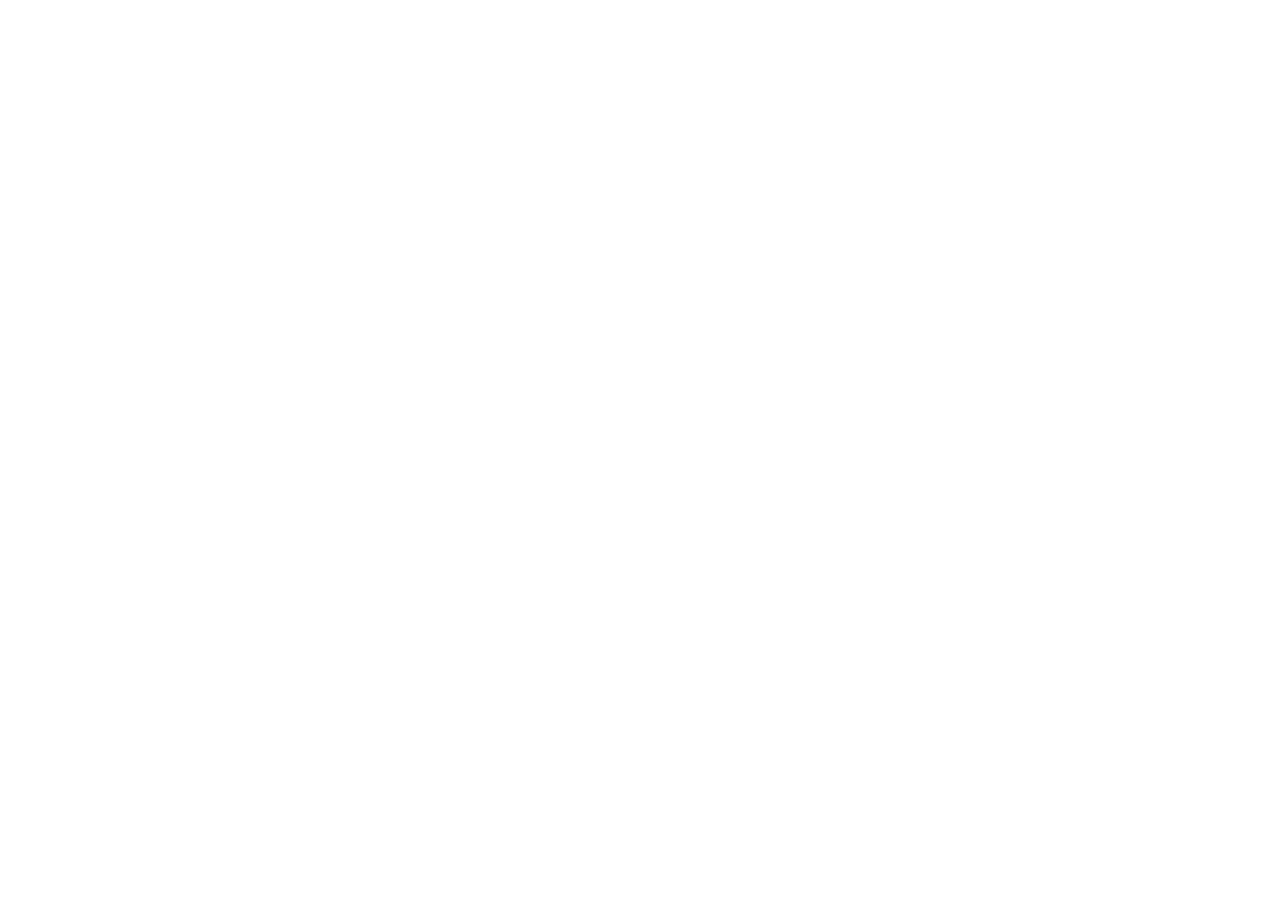
==== desing-1/index.html @ 14e38862 "iniciando projecto" ====
<!DOCTYPE html>
<html lang="en">
<head>
    <meta charset="UTF-8">
    <meta http-equiv="X-UA-Compatible" content="IE=edge">
    <meta name="viewport" content="width=device-width, initial-scale=1.0">
    <title>Desing One</title>
</head>
<body>
    
</body>
</html>
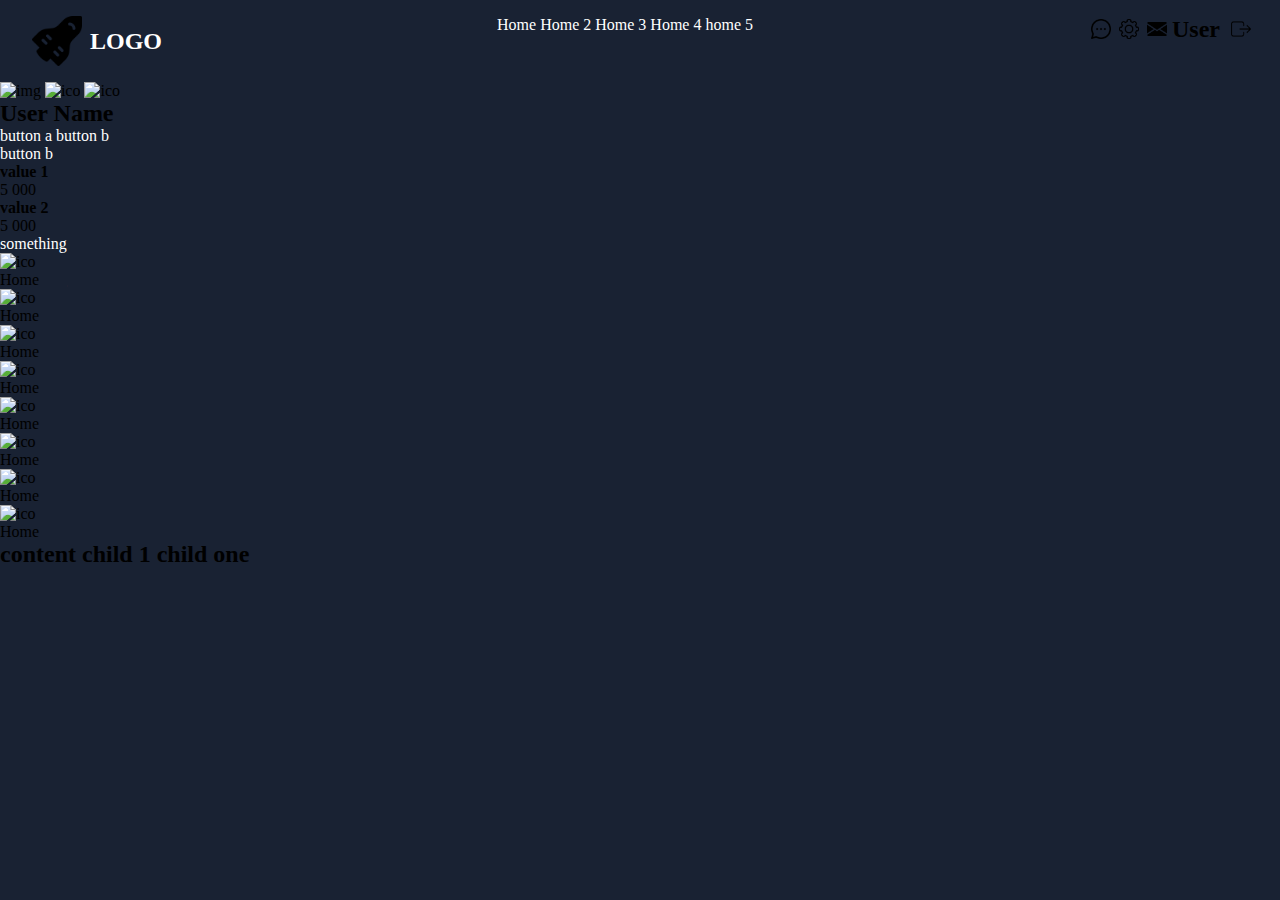
==== commit 9afdfdfd: "iniciando el primer diseno" ====
--- a/desing-1/index.html
+++ b/desing-1/index.html
@@ -1,12 +1,127 @@
 <!DOCTYPE html>
 <html lang="en">
+
 <head>
     <meta charset="UTF-8">
     <meta http-equiv="X-UA-Compatible" content="IE=edge">
     <meta name="viewport" content="width=device-width, initial-scale=1.0">
     <title>Desing One</title>
+    <link rel="stylesheet" href="css/style.css">
 </head>
+
 <body>
-    
+    <header class="container">
+        <div class="logo">
+            <div>
+                <img src="img/starship.png" alt="">
+            </div>
+            <h2>LOGO</h2>
+        </div>
+        <section class="main-section">
+            <nav>
+                <a href="#">Home</a>
+                <a href="#">Home 2</a>
+                <a href="#">Home 3</a>
+                <a href="#">Home 4</a>
+                <a href="#">home 5</a>
+            </nav>
+        </section>
+        <section class="second-section">
+            <div>
+                <div class="ico"><img src="img/messenger.png" alt="ico"></div>
+                <div class="ico"><img src="img/settings.png" alt="ico"></div>
+                <div class="ico"><img src="img/email.png" alt="ico"></div>
+            </div>
+            <div>
+                <h2>User</h2>
+                <div class="ico"><img src="img/logout.png" alt="ico"></div>
+            </div>
+        </section>
+    </header>
+
+    <!--content-->
+    <div class="content">
+        <!--lateral menu-->
+        <article>
+            <div>
+                <!--user info-->
+                <div class="user-img">
+                    <img src="img" alt="img">
+                    <img src="ico" alt="ico">
+                    <img src="ico" alt="ico">
+                </div>
+                <h2>User Name</h2>
+                <div>
+                    <a href="#">button a</a>
+                    <a href="#">button b</a>
+                </div>
+                <a href="#" class="big-buttom">button b</a>
+            </div>
+            <!--cash info-->
+            <div>
+                <div class="cash-count">
+                    <h4>value 1</h4>
+                    <p>5 000</p>
+                </div>
+                <div class="cash-count">
+                    <h4>value 2</h4>
+                    <p>5 000</p>
+                </div>
+                <a href="#" class="cash-option">something</a>
+            </div>
+            <!--lateral menu options-->
+            <div>
+                <div class="lateral-option">
+                    <img src="ico" alt="ico">
+                    <p>Home</p>
+                </div>
+                <div class="lateral-option">
+                    <img src="ico" alt="ico">
+                    <p>Home</p>
+                </div>
+                <div class="lateral-option">
+                    <img src="ico" alt="ico">
+                    <p>Home</p>
+                </div>
+                <div class="lateral-option">
+                    <img src="ico" alt="ico">
+                    <p>Home</p>
+                </div>
+                <div class="lateral-option">
+                    <img src="ico" alt="ico">
+                    <p>Home</p>
+                </div>
+                <div class="lateral-option">
+                    <img src="ico" alt="ico">
+                    <p>Home</p>
+                </div>
+                <div class="lateral-option">
+                    <img src="ico" alt="ico">
+                    <p>Home</p>
+                </div>
+                <div class="lateral-option">
+                    <img src="ico" alt="ico">
+                    <p>Home</p>
+                </div>
+            </div>
+        </article>
+        <!--Main content-->
+        <main>
+            <!--first content-->
+            <div class="content1">
+                <!--first content child-->
+                <article class="">
+                    <h2>content child 1 <span>child one</span> </h2>
+                </article>
+                <!--second content child-->
+                <article class=""></article>
+                <!--third content child-->
+                <article class=""></article>
+            </div>
+            <!--second content-->
+            <div class="content2"></div>
+        </main>
+    </div>
 </body>
+
 </html>--- a/desing-1/css/style.css
+++ b/desing-1/css/style.css
@@ -0,0 +1,71 @@
+* {
+    border: 0;
+    margin: 0;
+    padding: 0;
+}
+
+a {
+    color: white;
+    text-decoration: none;
+}
+
+:root {
+    --body-color: #192233;
+    --menu-color: #212C42;
+}
+
+.container {
+    max-width: 95%;
+    margin: 1rem auto;
+}
+
+
+/*header*/
+
+body {
+    background-color: var(--body-color);
+}
+
+.logo {
+    display: flex;
+    gap: .5rem;
+}
+
+.logo h2 {
+    color: white;
+    margin: auto;
+}
+
+.logo div {
+    height: 50px;
+    width: 50px;
+}
+
+header {
+    display: flex;
+    justify-content: space-between;
+}
+
+img {
+    width: 100%;
+    height: 100%;
+}
+
+.ico {
+    max-width: 20px;
+    max-height: 20px;
+}
+
+.second-section {
+    display: flex;
+    gap: .5rem;
+}
+
+.second-section div {
+    display: flex;
+    gap: .5rem;
+}
+
+.second-section img {
+    margin: .2rem;
+}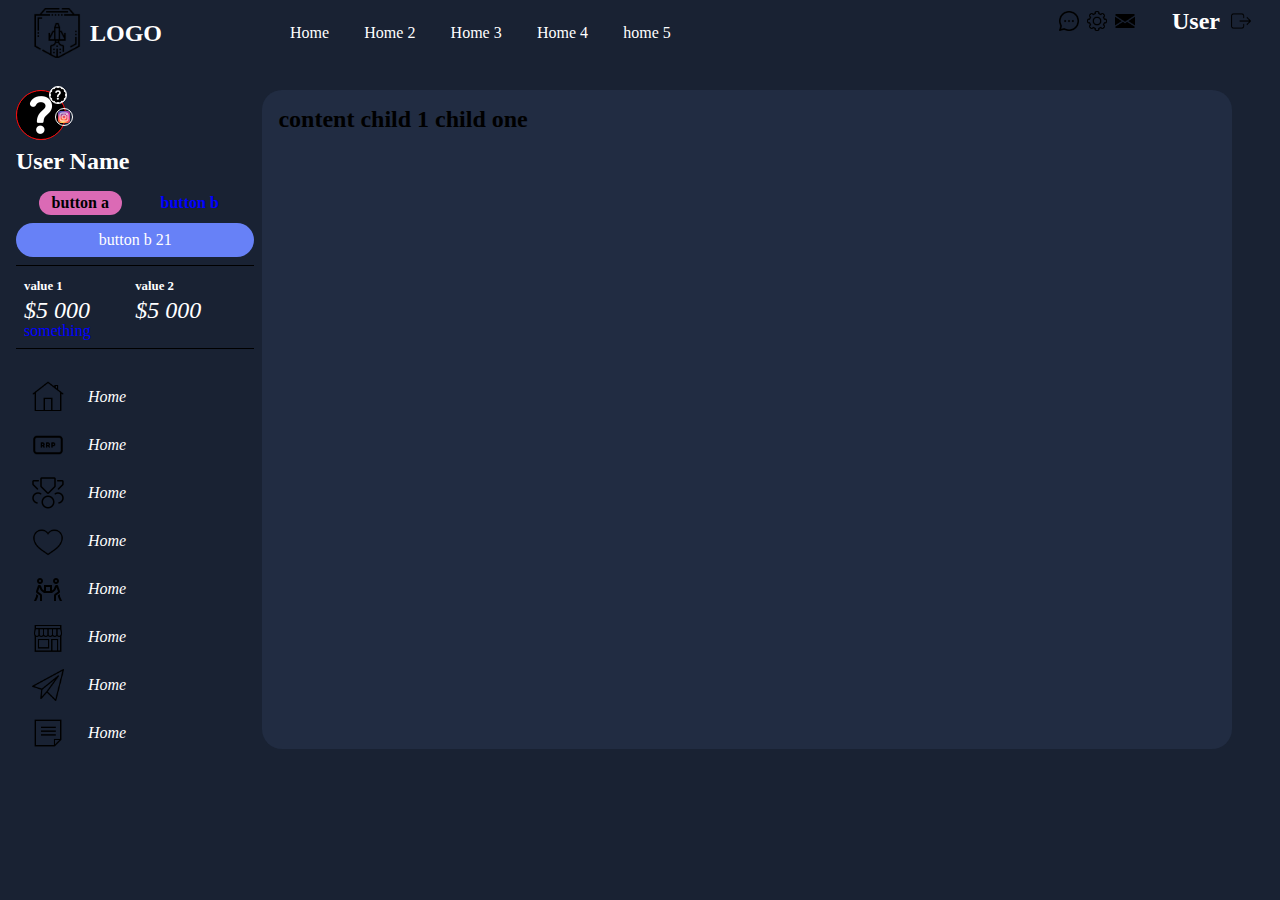
==== commit 69319102: "Diseno de Menu lateral" ====
--- a/desing-1/index.html
+++ b/desing-1/index.html
@@ -10,22 +10,22 @@
 </head>
 
 <body>
-    <header class="container">
+    <header class="container ">
         <div class="logo">
             <div>
-                <img src="img/starship.png" alt="">
+                <img src="img/shield.png" alt="">
+                <h2>LOGO</h2>
             </div>
-            <h2>LOGO</h2>
+            <section class="main-section">
+                <nav>
+                    <a href="#">Home</a>
+                    <a href="#">Home 2</a>
+                    <a href="#">Home 3</a>
+                    <a href="#">Home 4</a>
+                    <a href="#">home 5</a>
+                </nav>
+            </section>
         </div>
-        <section class="main-section">
-            <nav>
-                <a href="#">Home</a>
-                <a href="#">Home 2</a>
-                <a href="#">Home 3</a>
-                <a href="#">Home 4</a>
-                <a href="#">home 5</a>
-            </nav>
-        </section>
         <section class="second-section">
             <div>
                 <div class="ico"><img src="img/messenger.png" alt="ico"></div>
@@ -42,71 +42,68 @@
     <!--content-->
     <div class="content">
         <!--lateral menu-->
-        <article>
-            <div>
+        <article class="lateral-menu">
+            <div class="user-opttion">
                 <!--user info-->
                 <div class="user-img">
-                    <img src="img" alt="img">
-                    <img src="ico" alt="ico">
-                    <img src="ico" alt="ico">
                 </div>
                 <h2>User Name</h2>
-                <div>
+                <div class="dual-button">
                     <a href="#">button a</a>
                     <a href="#">button b</a>
                 </div>
-                <a href="#" class="big-buttom">button b</a>
+                <a href="#" class="big-buttom">button b <span>21</span> </a>
             </div>
             <!--cash info-->
-            <div>
+            <div class="cash">
                 <div class="cash-count">
                     <h4>value 1</h4>
-                    <p>5 000</p>
+                    <p>$5 000</p>
                 </div>
                 <div class="cash-count">
                     <h4>value 2</h4>
-                    <p>5 000</p>
+                    <p>$5 000</p>
                 </div>
                 <a href="#" class="cash-option">something</a>
             </div>
             <!--lateral menu options-->
-            <div>
+            <div class="lateral-options">
                 <div class="lateral-option">
-                    <img src="ico" alt="ico">
+                    <div class="img-lateral"><img src="img/home.png" alt="ico"></div>
                     <p>Home</p>
                 </div>
                 <div class="lateral-option">
-                    <img src="ico" alt="ico">
+                    <div class="img-lateral"><img src="img/rrp.png" alt="ico"></div>
                     <p>Home</p>
                 </div>
                 <div class="lateral-option">
-                    <img src="ico" alt="ico">
+                    <div class="img-lateral"><img src="img/medals.png" alt="ico"></div>
                     <p>Home</p>
                 </div>
                 <div class="lateral-option">
-                    <img src="ico" alt="ico">
+                    <div class="img-lateral"><img src="img/heart.png" alt="ico"></div>
                     <p>Home</p>
                 </div>
                 <div class="lateral-option">
-                    <img src="ico" alt="ico">
+                    <div class="img-lateral"><img src="img/people.png" alt="ico"></div>
                     <p>Home</p>
                 </div>
                 <div class="lateral-option">
-                    <img src="ico" alt="ico">
+                    <div class="img-lateral"><img src="img/shop.png" alt="ico"></div>
                     <p>Home</p>
                 </div>
                 <div class="lateral-option">
-                    <img src="ico" alt="ico">
+                    <div class="img-lateral"><img src="img/plane.png" alt="ico"></div>
                     <p>Home</p>
                 </div>
                 <div class="lateral-option">
-                    <img src="ico" alt="ico">
+                    <div class="img-lateral"><img src="img/note.png" alt="ico"></div>
                     <p>Home</p>
                 </div>
             </div>
         </article>
         <!--Main content-->
-        <main>
+        <main class="main-content">
             <!--first content-->
             <div class="content1">
                 <!--first content child-->
--- a/desing-1/css/style.css
+++ b/desing-1/css/style.css
@@ -16,7 +16,6 @@
 
 .container {
     max-width: 95%;
-    margin: 1rem auto;
 }
 
 
@@ -28,22 +27,38 @@
 
 .logo {
     display: flex;
+    gap: 15vw;
+}
+
+.logo a{
+    padding: 1rem;
+}
+
+.logo nav{
+    display: flex;
+    align-items: center;
+    gap: .2rem;
+}
+
+.logo div {
+    display: flex;
     gap: .5rem;
-}
-
-.logo h2 {
-    color: white;
-    margin: auto;
-}
-
-.logo div {
     height: 50px;
     width: 50px;
 }
 
+.logo h2{
+    display: flex;
+    justify-content: center;
+    align-items: center;
+    color: white;
+}
+
 header {
     display: flex;
     justify-content: space-between;
+    grid-template-columns: 5fr 3fr;
+    margin: .5rem auto 2rem auto;
 }
 
 img {
@@ -58,7 +73,7 @@
 
 .second-section {
     display: flex;
-    gap: .5rem;
+    gap: 2.5rem;
 }
 
 .second-section div {
@@ -68,4 +83,160 @@
 
 .second-section img {
     margin: .2rem;
-}+}
+
+.second-section h2{
+    color: white;
+}
+
+/* content */
+.content{
+    display: grid;
+    grid-template-columns: 1fr 4fr;
+    gap: .5rem;
+}
+    /* lateral content */
+        /* user */
+        .user-img{
+            position: relative;
+            display: block;
+            width: 3rem;
+            height: 3rem;
+            background: url('../img/question.png') white center;
+            border-radius: 50%;
+            border: solid red .01rem;
+        }
+
+        .user-img::after{
+            content: '';
+            display: block;
+            position: absolute;
+            right: -8px;
+            top: 35%;
+            width: 1rem;
+            height: 1rem;
+            border-radius: 50%;
+            background: url('../img/instagram.png');
+            background-position: center;
+            background-size: contain;
+            border: solid white 1px;
+        }
+
+        .user-img::before{
+            content: '';
+            position: absolute;
+            background: url('../img/question.png') center white;
+            background-size: contain;
+            right: -2px;
+            top: -5px;
+            display: block;
+            border: solid white 1px;
+            width: 1rem;
+            height: 1rem;
+            border-radius: 50%;
+        }
+
+        .user-opttion{
+            display: flex;
+            flex-direction: column;
+            gap: .5rem;
+        }
+
+        .lateral-menu{
+            margin-left: 1rem;
+        }
+
+        .lateral-menu h2{
+            color: white;
+        }
+
+        .img-lateral{
+            height: 2rem;
+            width: 2rem;
+        }
+
+        /* button */
+
+        .dual-button{
+            margin-top: .5rem;
+            display: flex;
+            justify-content: space-evenly;
+            gap: .2rem;
+        }
+        
+        .dual-button a{
+            color: blue;
+            padding: .2rem .8rem;
+            font-weight: 600;
+        }
+
+        
+        .dual-button a:first-child{
+            color: black;
+            background-color: #DB6AB5;
+            border-radius: 20px;
+        }
+        
+        .big-buttom{
+            display: block;
+            padding: .5rem 0;
+            border-radius: 20px;
+            text-align: center;
+            background-color: #6781F7;
+        }
+
+        /* value */
+        .cash{
+            display: grid;
+            padding: .5rem;
+            grid-template-columns: repeat(2, 1fr);
+            margin-top: .5rem;
+            border-top: solid black 1px;
+            border-bottom: solid black 1px;
+        }
+
+        .cash-count{
+            color: white;
+            line-height: 3ch;
+        }
+
+        .cash-count h4{
+            font-size: .8rem;
+        }
+
+        .cash-count p{
+            font-size: 1.5rem;
+        }
+
+        .cash a{
+            color: blue;
+        }
+
+        /* menu-option */
+        .lateral-options{
+            margin-top: 2rem;
+            display: flex;
+            margin-left: 1rem;
+            flex-direction: column;
+            gap: 1rem;
+        }
+
+        .lateral-option{
+            display: flex;
+            gap: 1.5rem;
+        }
+
+        .lateral-menu p{
+            display: flex;
+            align-items: center;
+            color: white;
+            font-style: italic;
+        }
+
+    /* main content */
+    .main-content{
+        background-color: var(--menu-color);
+        border-radius: 20px;
+        padding: 1rem;
+        margin-right: 3rem;
+    }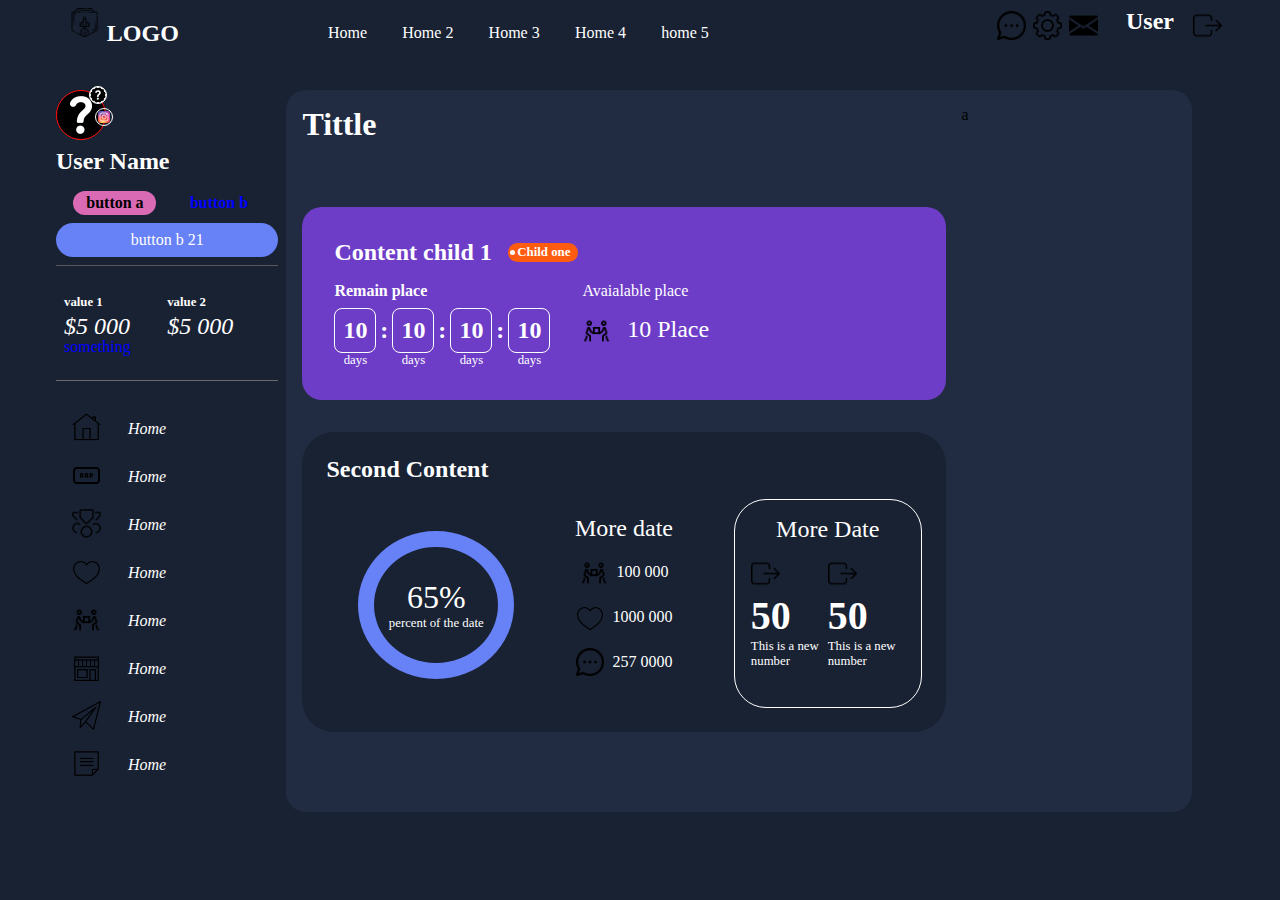
==== commit a4dc3151: "Actualizacion del desing-1 agregando mas contenido" ====
--- a/desing-1/index.html
+++ b/desing-1/index.html
@@ -106,17 +106,95 @@
         <main class="main-content">
             <!--first content-->
             <div class="content1">
+                <h1>Tittle</h1>
                 <!--first content child-->
-                <article class="">
-                    <h2>content child 1 <span>child one</span> </h2>
+                <article class="main-content1">
+                    <h2>Content child 1 <span class="red-place">Child one</span> </h2>
+                    <div class="content-inside1">
+                        <div class="counter">
+                            <h3>Remain place</h3>
+                            <div class="count">
+                                <div class="number">
+                                    <h4>10</h4>
+                                    <p>days</p>
+                                </div>
+                                <div class="number">
+                                    <h4> 10</h4>
+                                    <p>days</p>
+                                </div>
+                                <div class="number">
+                                    <h4>10</h4>
+                                    <p>days</p>
+                                </div>
+                                <div class="number">
+                                    <h4>10</h4>
+                                    <p>days</p>
+                                </div>
+                            </div>
+                        </div>
+                        <div class="place">
+                            <p>Avaialable place</p>
+                            <div>
+                                <img src="img/people.png" alt="ico">
+                                <p>10 <span>Place</span></p>
+                            </div>
+                        </div>
+                        <div></div>
+                    </div>
                 </article>
                 <!--second content child-->
-                <article class=""></article>
+                <article class="content2-inside1">
+                    <h2>Second Content</h2>
+                    <div class="second-content">
+                        <div class="div">
+
+                            <div class="percent">
+                                <p>65%</p>
+                                <p>percent of the date</p>
+                            </div>
+                        </div>
+                        <div class="calc">
+                            <p>More date</p>
+                            <div>
+                                <img src="img/people.png" alt="#">
+                                <p>100 000</p>
+                            </div>
+                            <div>
+                                <img src="img/heart.png" alt="#">
+                                <p>1000 000</p>
+                            </div>
+                            <div>
+                                <img src="img/messenger.png" alt="#">
+                                <p>257 0000</p>
+                            </div>
+                        </div>
+                        <div class="more-calc">
+                            <p>More Date</p>
+                            <div class="calc-more">
+                                <div>
+                                    <img src="img/logout.png" alt="#">
+                                    <h3>50</h3>
+                                    <p>This is a new number</p>
+                                </div>
+                                <div>
+                                    <img src="img/logout.png" alt="#">
+                                    <h3>50</h3>
+                                    <p>This is a new number</p>
+                                </div>
+                            </div>
+                        </div>
+                    </div>
+                </article>
                 <!--third content child-->
                 <article class=""></article>
+                <!--four content child-->
+                <article class=""></article>
             </div>
             <!--second content-->
-            <div class="content2"></div>
+            <div class="content2">
+                <div class="square">a</div>
+                <div class="square"></div>
+            </div>
         </main>
     </div>
 </body>
--- a/desing-1/css/style.css
+++ b/desing-1/css/style.css
@@ -15,13 +15,19 @@
 }
 
 .container {
-    max-width: 95%;
-}
-
+    width: 95%;
+}
+
+div img{
+    width: 1.8rem;
+    height: 1.8rem;
+}
 
 /*header*/
 
 body {
+    margin: 0 auto;
+    max-width: 1200px;
     background-color: var(--body-color);
 }
 
@@ -78,7 +84,7 @@
 
 .second-section div {
     display: flex;
-    gap: .5rem;
+    gap: 1rem;
 }
 
 .second-section img {
@@ -188,11 +194,11 @@
         /* value */
         .cash{
             display: grid;
-            padding: .5rem;
+            padding: 1.5rem .5rem;
             grid-template-columns: repeat(2, 1fr);
             margin-top: .5rem;
-            border-top: solid black 1px;
-            border-bottom: solid black 1px;
+            border-top: solid rgb(88, 88, 88) 1px;
+            border-bottom: solid rgb(106, 106, 106) 1px;
         }
 
         .cash-count{
@@ -239,4 +245,210 @@
         border-radius: 20px;
         padding: 1rem;
         margin-right: 3rem;
-    }+        display: grid;
+        grid-template-columns: 3fr 1fr;
+        gap: 1rem;
+    }
+    
+    .main-content h1{
+        color: white;
+        margin-bottom: 2rem;
+    }
+
+    .content1{
+        display: flex;
+        flex-direction: column;
+        gap: 2rem;
+    }
+        /*first content*/
+        .main-content1{
+            background-color: #6E3DC8;
+            border-radius: 20px;
+            padding: 2rem;
+        }
+
+        .main-content1 h2{
+            color: white;
+            margin-bottom: 1rem;
+            display: flex;
+            gap: 1rem;
+            align-items: center;
+        }
+
+        .red-place{
+            background-color: rgb(255, 92, 16);
+            border-radius: 10px;
+            font-size: .8rem;
+            padding: .1rem .5rem .1rem .6rem;
+            position: relative;
+        }
+
+        .red-place::before{
+            position: absolute;
+            content: ' ';
+            display: block;
+            width: 5px;
+            height: 5px;
+            background-color: white;
+            left: 2px;
+            top: 35%;
+            border-radius: 20px;
+        }
+
+            /* fist content child */
+            .content-inside1{
+                display: flex;
+                gap: 2rem;
+            }
+
+            .counter h3{
+                color: white;
+                font-size: 1rem;
+                margin-bottom: .5rem;
+            }
+
+            .count{
+                display: flex;
+                gap: 1rem;
+            }
+
+            .number h4{
+                position: relative;
+                color: white;
+                display: flex;
+                justify-content: center;
+                align-items: center;
+                padding: .5rem;
+                border: solid white .5px;
+                border-radius: 8px;
+                font-size: 1.5rem;
+            }
+
+            .number h4::after{
+                font-size: 1.5rem;
+                position: absolute;
+                content: ':';
+                right: -.8rem;
+                color: white;
+            }
+
+            .number:last-of-type h4::after{
+                content: ' ';
+            }
+
+            .number p{
+                display: flex;
+                justify-content: center;
+                align-items: center;
+                color: white;
+                font-size: .8rem;
+            }
+
+            .place{
+                color: white;
+            }
+
+            .place div{
+                display: flex;
+                gap: 1rem;
+                margin-top: 1rem;
+            }
+
+            .place div p{
+                font-size: 1.5rem;
+            }
+
+            /* second content child */
+
+            .content2-inside1{
+                background-color: var(--body-color);
+                padding: 1.5rem;
+                border-radius: 2rem;
+                color: white;
+            }
+
+            .content2-inside1 .div{
+                padding: 2rem;
+            }
+
+            .content2-inside1 h2{
+                margin-bottom: 1rem;
+            }
+
+            .second-content{
+                display: grid;
+                grid-template-columns: repeat(3, 1fr);
+                gap: 1rem;
+            }
+
+            .percent{
+                border: solid #6781F7 1rem;
+                border-radius: 50%;
+                display: flex;
+                width: 100%;
+                height: 80%;
+                justify-content: center;
+                flex-direction: column;
+            }
+
+            .percent p{
+                font-size: .8rem;
+                justify-content: center;
+                align-items: center;
+                display: flex;
+            }
+
+            .percent p:first-child{
+                font-size: 2rem;
+            }
+
+            .calc{
+                padding: 1rem;
+            }
+
+            .calc p:first-child{
+                margin-bottom: 1rem;
+                display: flex;
+                font-size: 1.5rem;
+                justify-content: center;
+            }
+
+            .calc div{
+                margin-bottom: 1rem;
+                display: flex;
+                justify-content: center;
+                align-items: center;
+                gap: .5rem;
+            }
+
+            .calc div p{
+                display: flex;
+                align-items: center;
+            }
+
+            .more-calc{
+                border: solid .1px white;
+                padding: 1rem;
+                border-radius: 2rem;
+            }
+
+            .more-calc p:first-child{
+                margin-bottom: 1rem;
+                display: flex;
+                font-size: 1.5rem;
+                justify-content: center;
+            }
+
+            .calc-more{
+                display: flex;
+            }
+
+            .calc-more h3{
+                display: flex;
+                align-items: center;
+                font-size: 2.5rem;
+            }
+
+            .calc-more p{
+                font-size: .8rem;
+            }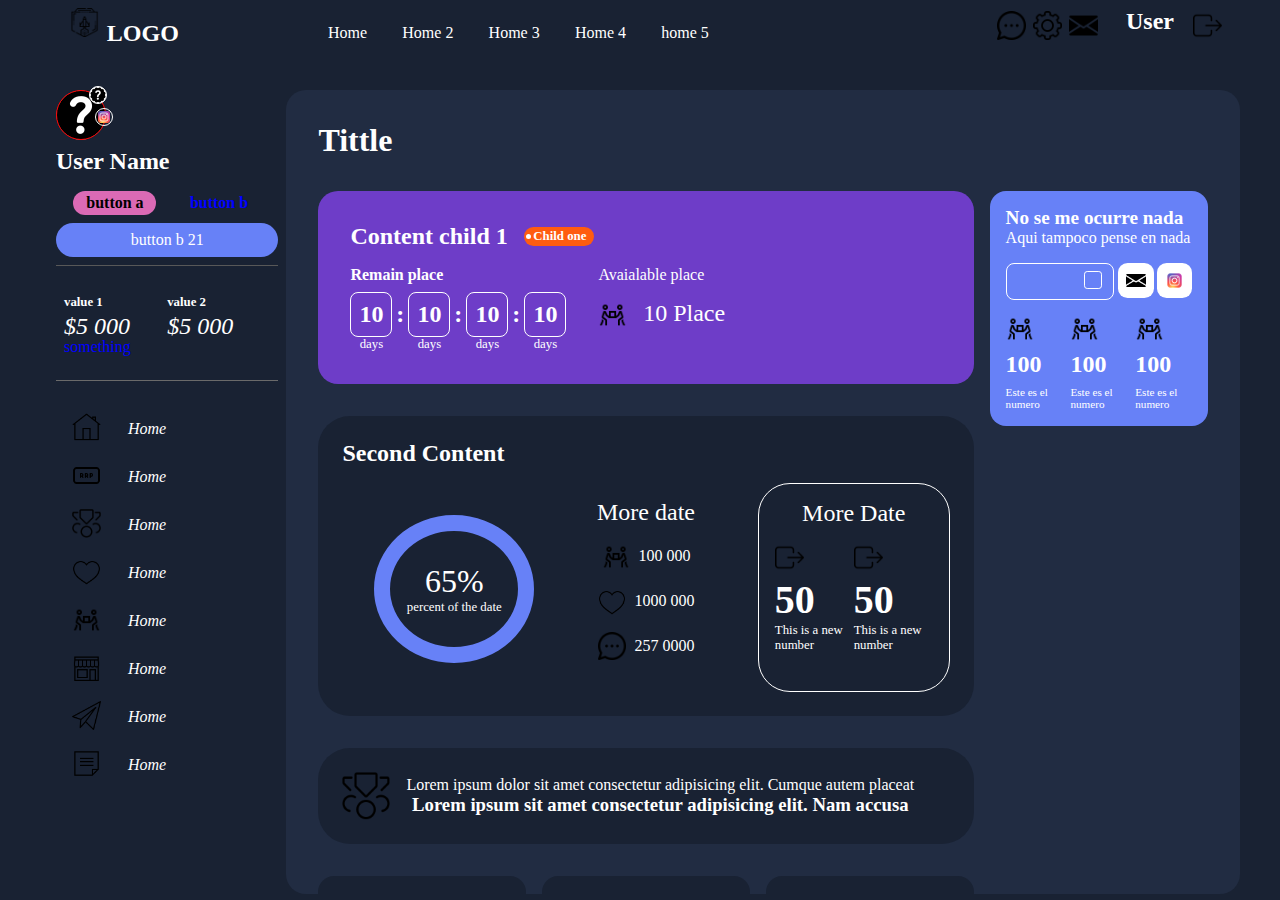
==== commit c2dc7d2b: "agregando mas disenos a  desing-1" ====
--- a/desing-1/index.html
+++ b/desing-1/index.html
@@ -34,7 +34,7 @@
             </div>
             <div>
                 <h2>User</h2>
-                <div class="ico"><img src="img/logout.png" alt="ico"></div>
+                <div class="ico"><a href="/"><img src="img/logout.png" alt="ico"></a></div>
             </div>
         </section>
     </header>
@@ -104,96 +104,167 @@
         </article>
         <!--Main content-->
         <main class="main-content">
+            <h1>Tittle</h1>
+            <div class="contents">
             <!--first content-->
-            <div class="content1">
-                <h1>Tittle</h1>
-                <!--first content child-->
-                <article class="main-content1">
-                    <h2>Content child 1 <span class="red-place">Child one</span> </h2>
-                    <div class="content-inside1">
-                        <div class="counter">
-                            <h3>Remain place</h3>
-                            <div class="count">
-                                <div class="number">
-                                    <h4>10</h4>
-                                    <p>days</p>
-                                </div>
-                                <div class="number">
-                                    <h4> 10</h4>
-                                    <p>days</p>
-                                </div>
-                                <div class="number">
-                                    <h4>10</h4>
-                                    <p>days</p>
-                                </div>
-                                <div class="number">
-                                    <h4>10</h4>
-                                    <p>days</p>
-                                </div>
-                            </div>
-                        </div>
-                        <div class="place">
-                            <p>Avaialable place</p>
+                <div class="content1">
+                    <!--first content child-->
+                    <article class="main-content1">
+                        <h2>Content child 1 <span class="red-place">Child one</span> </h2>
+                        <div class="content-inside1">
+                            <div class="counter">
+                                <h3>Remain place</h3>
+                                <div class="count">
+                                    <div class="number">
+                                        <h4>10</h4>
+                                        <p>days</p>
+                                    </div>
+                                    <div class="number">
+                                        <h4> 10</h4>
+                                        <p>days</p>
+                                    </div>
+                                    <div class="number">
+                                        <h4>10</h4>
+                                        <p>days</p>
+                                    </div>
+                                    <div class="number">
+                                        <h4>10</h4>
+                                        <p>days</p>
+                                    </div>
+                                </div>
+                            </div>
+                            <div class="place">
+                                <p>Avaialable place</p>
+                                <div>
+                                    <img src="img/people.png" alt="ico">
+                                    <p>10 <span>Place</span></p>
+                                </div>
+                            </div>
+                            <div></div>
+                        </div>
+                    </article>
+                    <!--second content child-->
+                    <article class="content2-inside1">
+                        <h2>Second Content</h2>
+                        <div class="second-content">
+                            <div class="div">
+
+                                <div class="percent">
+                                    <p>65%</p>
+                                    <p>percent of the date</p>
+                                </div>
+                            </div>
+                            <div class="calc">
+                                <p>More date</p>
+                                <div>
+                                    <img src="img/people.png" alt="#">
+                                    <p>100 000</p>
+                                </div>
+                                <div>
+                                    <img src="img/heart.png" alt="#">
+                                    <p>1000 000</p>
+                                </div>
+                                <div>
+                                    <img src="img/messenger.png" alt="#">
+                                    <p>257 0000</p>
+                                </div>
+                            </div>
+                            <div class="more-calc">
+                                <p>More Date</p>
+                                <div class="calc-more">
+                                    <div>
+                                        <img src="img/logout.png" alt="#">
+                                        <h3>50</h3>
+                                        <p>This is a new number</p>
+                                    </div>
+                                    <div>
+                                        <img src="img/logout.png" alt="#">
+                                        <h3>50</h3>
+                                        <p>This is a new number</p>
+                                    </div>
+                                </div>
+                            </div>
+                        </div>
+                    </article>
+                    <!--third content child-->
+                    <article class="pop">
+                        <img src="img/medals.png" alt="ico">
+                        <div class="inside-pop">
+                            <p>Lorem ipsum dolor sit amet consectetur adipisicing elit. Cumque autem placeat </p>
+                            <h3>Lorem ipsum sit amet consectetur adipisicing elit. Nam accusa</h3>
+                        </div>
+                    </article>
+                    <!--four content child-->
+                    <article class="square">
+                        <section class="mini-square">
+                            <p>First</p>
+                            <h3>Second</h3>
+                            <a href="#">Link</a>
+                        </section>
+                        <section class="mini-square">
+                            <p>First</p>
+                            <h3>Second</h3>
+                            <a href="#">Link to many</a>
+                        </section>
+                        <section class="mini-square">
+                            <p>First</p>
+                            <h3>Second</h3>
+                            <a href="#">Link</a>
+                        </section>
+                        <section class="mini-square">
+                            <p>First</p>
+                            <h3>Second</h3>
+                            <a href="#">Link</a>
+                        </section>
+                        <section class="mini-square">
+                            <p>First</p>
+                            <h3>Second</h3>
+                            <a href="#">Link</a>
+                        </section>
+                        <section class="mini-square">
+                            <p>First</p>
+                            <h3>Second</h3>
+                            <a href="#">Link</a>
+                        </section>
+                    </article>
+
+                </div>
+                <!--second content-->
+                <div class="content2">
+                    <div class="square1">
+                        <h2>No se me ocurre nada</h2>
+                        <div class="text-square">
+                            <p>Aqui tampoco pense en nada</p>
+                            <div class="square-div">
+                                <div class="input-square">
+                                    <input type="text">
+                                </div>
+                                <div class="square-div1">
+                                    <img src="img/email.png" alt="ico">
+                                    <img src="img/instagram.png" alt="ico">
+                                </div>
+                            </div>
+                        </div>
+                        <div class="icons">
                             <div>
                                 <img src="img/people.png" alt="ico">
-                                <p>10 <span>Place</span></p>
-                            </div>
-                        </div>
-                        <div></div>
+                                <h3>100</h3>
+                                <p>Este es el numero</p>
+                            </div>
+                            <div>
+                                <img src="img/people.png" alt="ico">
+                                <h3>100</h3>
+                                <p>Este es el numero</p>
+                            </div>
+                            <div>
+                                <img src="img/people.png" alt="ico">
+                                <h3>100</h3>
+                                <p>Este es el numero</p>
+                            </div>
+                        </div>
                     </div>
-                </article>
-                <!--second content child-->
-                <article class="content2-inside1">
-                    <h2>Second Content</h2>
-                    <div class="second-content">
-                        <div class="div">
-
-                            <div class="percent">
-                                <p>65%</p>
-                                <p>percent of the date</p>
-                            </div>
-                        </div>
-                        <div class="calc">
-                            <p>More date</p>
-                            <div>
-                                <img src="img/people.png" alt="#">
-                                <p>100 000</p>
-                            </div>
-                            <div>
-                                <img src="img/heart.png" alt="#">
-                                <p>1000 000</p>
-                            </div>
-                            <div>
-                                <img src="img/messenger.png" alt="#">
-                                <p>257 0000</p>
-                            </div>
-                        </div>
-                        <div class="more-calc">
-                            <p>More Date</p>
-                            <div class="calc-more">
-                                <div>
-                                    <img src="img/logout.png" alt="#">
-                                    <h3>50</h3>
-                                    <p>This is a new number</p>
-                                </div>
-                                <div>
-                                    <img src="img/logout.png" alt="#">
-                                    <h3>50</h3>
-                                    <p>This is a new number</p>
-                                </div>
-                            </div>
-                        </div>
-                    </div>
-                </article>
-                <!--third content child-->
-                <article class=""></article>
-                <!--four content child-->
-                <article class=""></article>
-            </div>
-            <!--second content-->
-            <div class="content2">
-                <div class="square">a</div>
-                <div class="square"></div>
+                    <div class="square2"></div>
+                </div>
             </div>
         </main>
     </div>
--- a/desing-1/css/style.css
+++ b/desing-1/css/style.css
@@ -2,6 +2,7 @@
     border: 0;
     margin: 0;
     padding: 0;
+    box-sizing: content-box;
 }
 
 a {
@@ -26,6 +27,8 @@
 /*header*/
 
 body {
+    overflow: hidden;
+    position: relative;
     margin: 0 auto;
     max-width: 1200px;
     background-color: var(--body-color);
@@ -240,11 +243,15 @@
         }
 
     /* main content */
+
     .main-content{
         background-color: var(--menu-color);
         border-radius: 20px;
-        padding: 1rem;
-        margin-right: 3rem;
+        padding: 2rem;
+        max-height: calc(100vh - 10rem);
+        overflow: overlay;
+    }
+    .main-content .contents{
         display: grid;
         grid-template-columns: 3fr 1fr;
         gap: 1rem;
@@ -451,4 +458,141 @@
 
             .calc-more p{
                 font-size: .8rem;
-            }+            }
+
+            /*third contend child*/
+
+            .pop{
+                background-color: var(--body-color);
+                padding: .5rem;
+                border-radius: 2rem;
+                color: white;
+                display: flex;
+            }
+
+            .pop img{
+                width: 3rem;
+                height: 3rem;
+                padding: 1rem;
+            }
+
+            .inside-pop{
+                display: flex;
+                justify-content: center;
+                flex-direction: column;
+                align-items: center;
+            }
+
+            /*four content child*/
+
+            .square{
+                display: grid;
+                grid-template-columns: repeat(3, 1fr);
+                gap: 1rem;
+            }
+
+            .mini-square{
+                display: flex;
+                gap: .5rem;
+                flex-direction: column;
+                padding: 1.5rem 2rem;
+                background-color: var(--body-color);
+                border-radius: 1rem;
+                color: white;
+                text-align: center;
+            }
+
+            .mini-square p{
+                font-size: .8rem;
+            }
+
+            .mini-square a{
+                text-align: center;
+                padding: .5rem 1rem;
+                border: solid blue 1px;
+                border-radius: .5rem;
+            }
+        
+        /*second content*/
+
+        .content2{
+            display: flex;
+            flex-direction: column;
+        }
+
+            /*first-second-contend-child*/
+
+            .square1{
+                color: white;
+                background-color: #6781F7;
+                padding: 1rem;
+                border-radius: 1rem;
+            }
+
+            .square1 h2{
+                font-size: 1.2rem;
+            }
+
+            .text-square .square-div{
+                margin-top: 1rem;
+                display: flex;
+                gap: .8rem
+            }
+
+            .text-square input{
+                background-color: transparent;
+                border: solid white 1px;
+                width: 100%;
+                height: 100%;
+                padding: 0 .2rem;
+                border-radius: .5rem;
+            }
+
+            .input-square{
+                position: relative;
+            }
+            
+            .text-square img{
+                width: 1.2rem;
+                height: 1.2rem;
+                padding: .5rem;
+                background-color: white;
+                border-radius: .6rem;
+            }
+
+            .text-square .input-square::after{
+                content: ' ';
+                position: absolute;
+                border: solid white 1px;
+                border-radius: .2rem;
+                right: .2rem;
+                top: .5rem;
+                display: block;
+                width: 1rem;
+                height: 1rem;
+            }
+
+            .square-div1{
+                display: flex;
+                gap: .2rem;
+            }
+
+            .icons{
+                display: flex;
+                margin-top: 1rem;
+                gap: .5rem;
+            }
+
+            .icons div{
+                display: flex;
+                flex-direction: column;
+                gap: .5rem;
+            }
+
+            .icons h3{
+                font-size: 1.5rem;
+            }
+
+            .icons p{
+                font-size: .7rem;
+            }
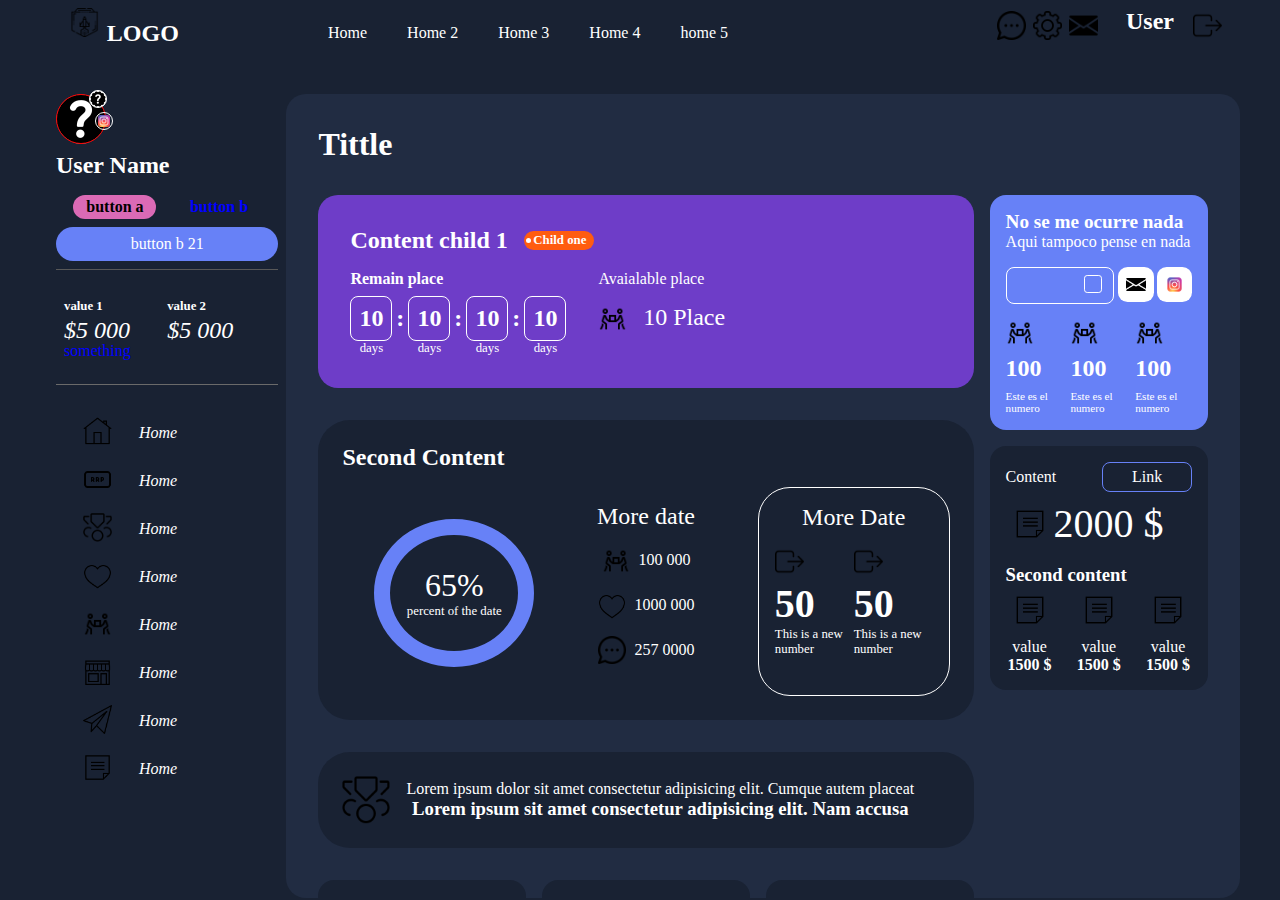
==== commit 4107a09b: "finalizando el diseno" ====
--- a/desing-1/index.html
+++ b/desing-1/index.html
@@ -263,7 +263,38 @@
                             </div>
                         </div>
                     </div>
-                    <div class="square2"></div>
+                    <div class="square2">
+                        <div class="content-sqare2-first">
+                            <div class="note-square-1">
+                                <p>Content</p>
+                                <a href="#">Link</a>
+                            </div>
+                            <div class="note-square-2">
+                                <img src="img/note.png" alt="ico">
+                                <p>2000 $</p>
+                            </div>
+                        </div>
+                        <div class="content-square2-second">
+                            <h3>Second content</h3>
+                            <div class="note-square-two">
+                                <div class="ico-square-two">
+                                    <img src="img/note.png" alt="ico">
+                                    <p>value</p>
+                                    <h4>1500 $</h4>
+                                </div>
+                                <div class="ico-square-two">
+                                    <img src="img/note.png" alt="ico">
+                                    <p>value</p>
+                                    <h4>1500 $</h4>
+                                </div>
+                                <div class="ico-square-two">
+                                    <img src="img/note.png" alt="ico">
+                                    <p>value</p>
+                                    <h4>1500 $</h4>
+                                </div>
+                            </div>
+                        </div>
+                    </div>
                 </div>
             </div>
         </main>
--- a/desing-1/css/style.css
+++ b/desing-1/css/style.css
@@ -41,12 +41,18 @@
 
 .logo a{
     padding: 1rem;
+    border-bottom: solid rgba(0, 0, 0, 0) .3rem;
+    transition: .5s;
+}
+
+.logo a:hover{
+    border-color: #6781F7;
 }
 
 .logo nav{
     display: flex;
     align-items: center;
-    gap: .2rem;
+    gap: .5rem;
 }
 
 .logo div {
@@ -233,6 +239,12 @@
         .lateral-option{
             display: flex;
             gap: 1.5rem;
+            padding-left: .5rem;
+            border-left: solid #6781f700 .2rem;
+        }
+
+        .lateral-option:hover{
+            border-color: #6781F7;
         }
 
         .lateral-menu p{
@@ -511,6 +523,11 @@
                 padding: .5rem 1rem;
                 border: solid blue 1px;
                 border-radius: .5rem;
+                transition: .5s;
+            }
+
+            .mini-square a:hover{
+                border-color: white;
             }
         
         /*second content*/
@@ -558,6 +575,11 @@
                 padding: .5rem;
                 background-color: white;
                 border-radius: .6rem;
+                transition: .5s;
+            }
+
+            .text-square img:hover{
+                background-color: #6781F7;
             }
 
             .text-square .input-square::after{
@@ -596,3 +618,60 @@
             .icons p{
                 font-size: .7rem;
             }
+
+            /*second-second-contend-child*/
+
+            .square2{
+                background-color: var(--body-color);
+                margin-top: 1rem;
+                padding: 1rem;
+                border-radius: 1rem;
+                color: white;
+                display: flex;
+                flex-direction: column;
+                gap: 1rem;
+            }
+
+            .square2 img{
+                width: 2rem;
+                height: 2rem;
+                padding: .5rem ;
+            }
+
+            .note-square-1{
+                display: flex;
+                justify-content: space-between;
+                margin-bottom: .5rem;
+            }
+
+            .note-square-1 a{
+                border: solid #6781F7 1px;
+                padding: .3rem 1.8rem;
+                border-radius: .5rem;
+            }
+
+            .note-square-1 p{
+                display: flex;
+                align-items: center;
+            }
+
+            .note-square-2{
+                display: flex;
+                font-size: 2.5rem;
+            }
+
+            .content-square2-second h3{
+                display: flex;
+                align-items: center;
+            }
+
+            .note-square-two{
+                display: flex;
+                justify-content: space-between;
+            }
+
+            .note-square-two p, 
+            .note-square-two h4{
+                display: flex;
+                justify-content: center;
+            }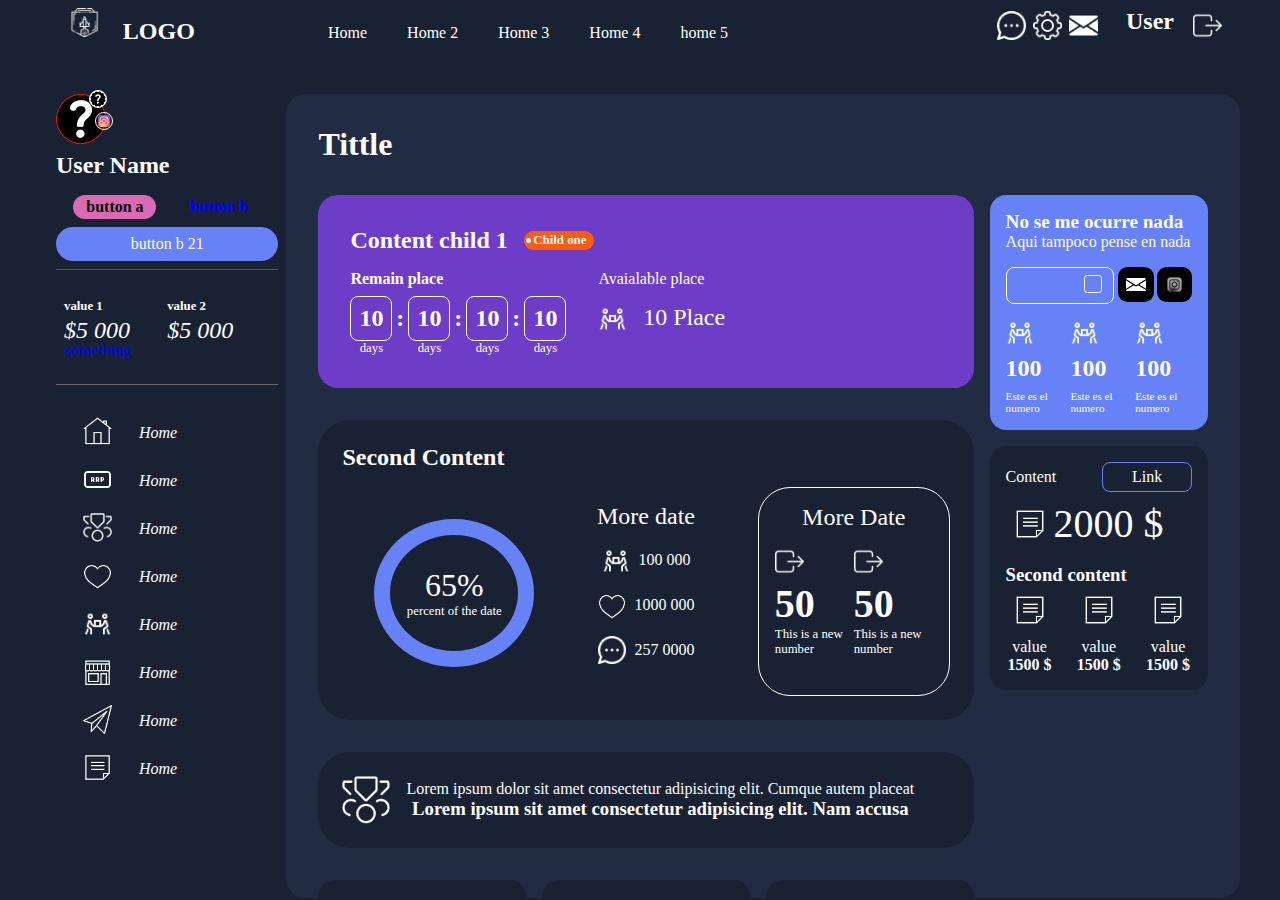
==== commit 8991f75e: "mejorando el diseno-3, agregando iconos y mejorando el menu lateral" ====
--- a/desing-1/index.html
+++ b/desing-1/index.html
@@ -14,7 +14,7 @@
         <div class="logo">
             <div>
                 <img src="img/shield.png" alt="">
-                <h2>LOGO</h2>
+                <h2> <a href="/">LOGO</a></h2>
             </div>
             <section class="main-section">
                 <nav>
--- a/desing-1/css/style.css
+++ b/desing-1/css/style.css
@@ -17,6 +17,10 @@
 
 .container {
     width: 95%;
+}
+
+img{
+    filter: invert(100%) sepia(0%) saturate(2%) hue-rotate(177deg) brightness(105%) contrast(101%);
 }
 
 div img{
